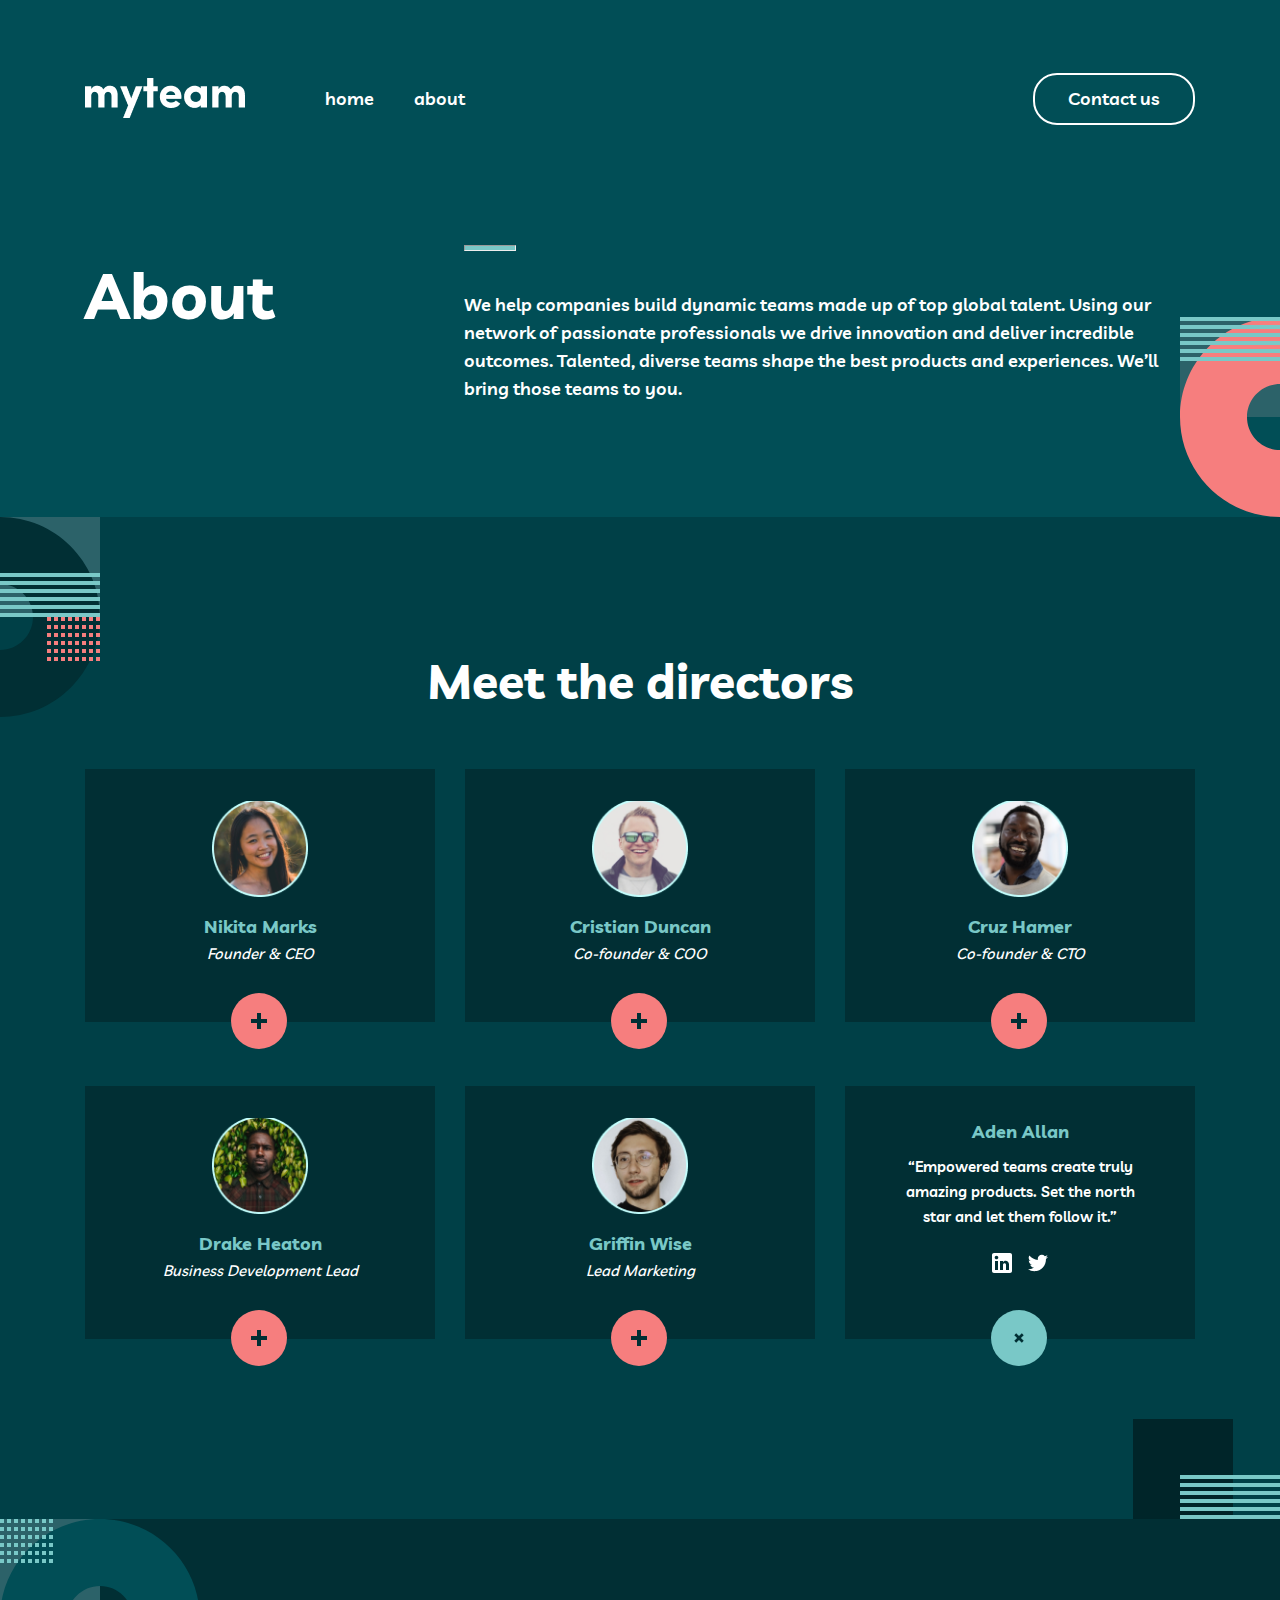
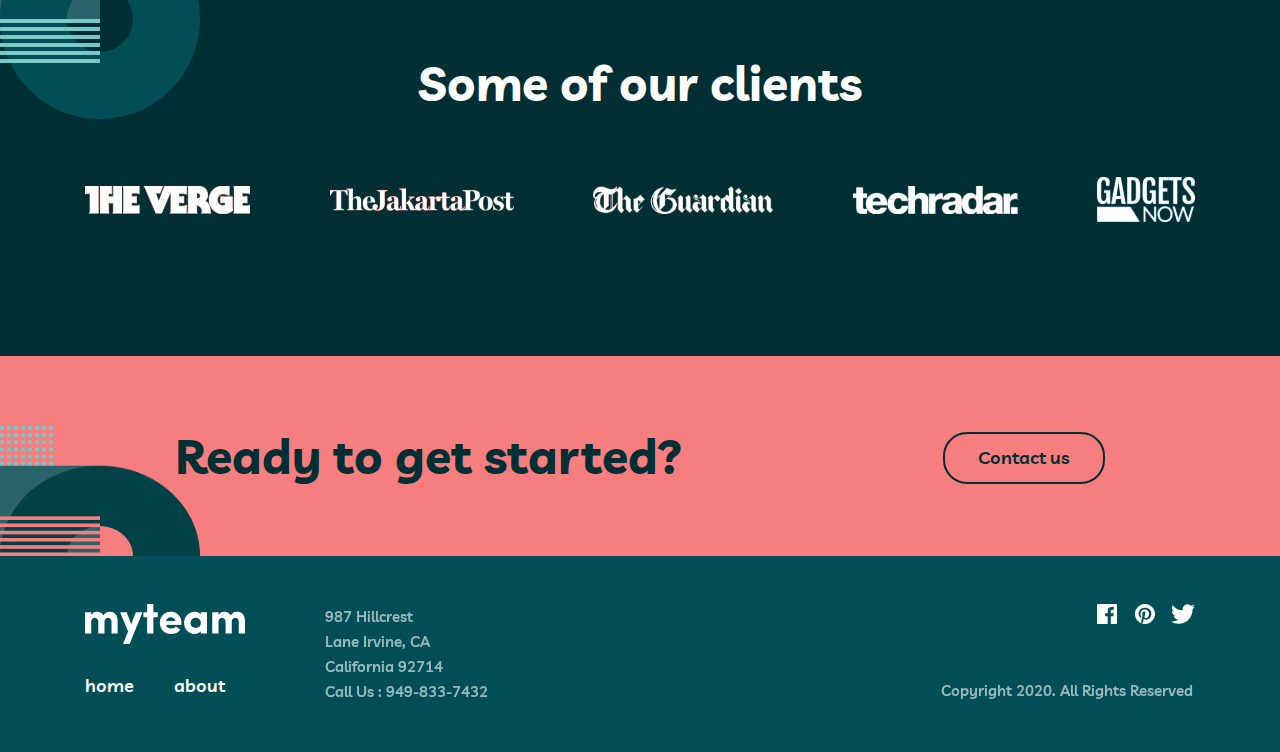
==== about.html @ 6b2e3bfb "about.html" ====
<!DOCTYPE html>
<html lang="en">
<head>
    <meta charset="UTF-8">
    <meta http-equiv="X-UA-Compatible" content="IE=edge">
    <meta name="viewport" content="width=device-width, initial-scale=1.0">
    <title>Document</title>
    <link rel="stylesheet" href="./sass/main.css">
    <link rel="stylesheet" href="./css/style.css" />
</head>
<body>
    <section class="hero">
    
        <header class="header__section">
          <div class="container">
            <nav class="nav">
              <a href="">
                <img class="nav__logo" src="./images/myteam-logo.png" width="160" height="40" alt="myteam-logo">
              </a>
              <ul class="list">
                <li class="list__item">
                  <a href="#" class="list__link">home</a>
                  
                </li>
                <li class="list__item">
                  <a href="#" class="list__link">about</a>
                </li>
              </ul>
              <a class="btn" href="#" >Contact us</a>
            </nav>
            <div class="header__section__about">
                <h3 class="header__section__about__heading">About</h3>
                <div class="header__section__about__icon">
                    <hr class="header__section__about__line">
                    <p class="header__section__about__text">We help companies build dynamic teams made up of top global talent. Using our network of passionate professionals we drive innovation and deliver incredible outcomes. Talented, diverse teams shape the best products and experiences. We’ll bring those teams to you.</p>

                </div>
            </div>
          </div>
        </header>
    </section>
         
           <!-- section-direction -->
           <section class="direction">
               <div class="direction__container container">
                   <h4 class="direction__heading">Meet the directors</h4>
                   <div class="direction__top">
                       <div class="direction__top__icon">
                           <div class="direction__top__icon__list">
                               <img class="direction__top__icon__list__img" src="/images/direction_img_1.png" width="96" height="96" alt="direction--img1" > 
                               <p class="direction__top__icon__list__text__1">Nikita Marks</p>
                               <p class="direction__top__icon__list__text__2">Founder & CEO</p>
                               <div class="direction-btn">
                                   <img src="./images/PLUS.png" width="16" height="16" alt="plus" class="dierection-btn-img">
                               </div>
                           </div>
                       </div>

                       <div class="direction__top__icon">
                        <div class="direction__top__icon__list">
                            <img class="direction__top__icon__list__img" src="/images/direction_img_2.png" width="96" height="96" alt="direction--img1" > 
                            <p class="direction__top__icon__list__text__1">Cristian Duncan</p>
                            <p class="direction__top__icon__list__text__2">Co-founder & COO</p>
                            <div class="direction-btn">
                                <img src="./images/PLUS.png" width="16" height="16" alt="plus" class="dierection-btn-img">
                            </div>
                        </div>
                    </div>

                    <div class="direction__top__icon">
                        <div class="direction__top__icon__list">
                            <img class="direction__top__icon__list__img" src="/images/direction_img_3.png" width="96" height="96" alt="direction--img1" > 
                            <p class="direction__top__icon__list__text__1">Cruz Hamer</p>
                            <p class="direction__top__icon__list__text__2">Co-founder & CTO</p>
                            <div class="direction-btn">
                                <img src="./images/PLUS.png" width="16" height="16" alt="plus" class="dierection-btn-img">
                            </div>
                        </div>
                    </div>
                   </div>







                   <div class="direction__bottom">
                    <div class="direction__bottom__icon">
                        <div class="direction__bottom__icon__list">
                            <img class="direction__bottom__icon__list__img" src="/images/direction_img_4.png" width="96" height="96" alt="direction--img1" > 
                            <p class="direction__bottom__icon__list__text__1">Drake Heaton</p>
                            <p class="direction__bottom__icon__list__text__2">Business Development Lead</p>
                            <div class="direction-btn">
                                <img src="./images/PLUS.png" width="16" height="16" alt="plus" class="dierection-btn-img">
                            </div>
                        </div>
                    </div>

                    <div class="direction__bottom__icon">
                     <div class="direction__bottom__icon__list">
                         <img class="direction__bottom__icon__list__img" src="/images/direction_img_5.png" width="96" height="96" alt="direction--img1" > 
                         <p class="direction__bottom__icon__list__text__1">Griffin Wise</p>
                         <p class="direction__bottom__icon__list__text__2">Lead Marketing</p>
                         <div class="direction-btn">
                            <img src="./images/PLUS.png" width="16" height="16" alt="plus" class="dierection-btn-img">
                        </div>
                     </div>
                 </div>

                 <div class="direction__bottom__icon">
                     <div class="direction__bottom__icon__last__list">
                         <p class="direction__bottom__icon__last__list__text__1">Aden Allan</p>
                         <p class="direction__bottom__icon__last__list__text__2">“Empowered teams create truly amazing products. Set the north star and let them follow it.”</p>
                         <div class="direction__bottom__icon__svg">
                            <svg class="icon svg--icon1" width="20" height="20" >
                                <use xlink:href="images/sprites.svg#in"></use>
                              </svg>
                            <svg class="icon svg--icon2" width="20" height="20">
                                <use xlink:href="images/sprites.svg#twitter"></use>
                              </svg>
                         </div>
                         <div class="direction-btn direction--plus">
                            <img src="./images/directed-imgg.svg" width="16" height="16" alt="plus" class="dierection-btn-img">
                        </div>
                     </div>
                 </div>
                   </div>

               </div>
           </section>
           
           <section class="clients">
               <div class="clients__container container">
                   <h4 class="clients__heading">Some of our clients</h4>
                   <div class="clients__icon">
                       <img class="clients__icon__img__1" src="/images/clients_img1.svg" width="165" height="28" alt="clients_img" >
                       <img class="clients__icon__img__2" src="/images/clients_img2.svg" width="184" height="23" alt="clients_img" >
                       <img class="clients__icon__img__3" src="/images/clients_img3.svg" width="180" height="28" alt="clients_img" >
                       <img class="clients__icon__img__4" src="/images/clients_img4.svg" width="165" height="28" alt="clients_img" >
                       <img class="clients__icon__img__5" src="/images/clients_img5.svg" width="98" height="45" alt="clients_img" >
                   </div>
               </div>
           </section>

           <!-- SURVEY-SECTION -->
     <section class="survey">
        <div class="survey__container container">
          <h3 class="survey__heading">Ready to get started?</h3>
          <a class="btn btn--survey" href="#" >Contact us</a>
        </div>
      </section>
      <!-- FOOTER -->
      <footer class="footer">
        <div class="footer__container container">
         <div class="footer__left">
           <a href="">
             <img class="nav__logo footer--img" src="./images/myteam-logo.png" width="160" height="40" alt="myteam-logo">
           </a>
           <ul class="list">
             <li class="list__item">
               <a href="#" class="list__link">home</a>
           
             </li>
             <li class="list__item">
               <a href="#" class="list__link">about</a>
             </li>
           </ul>
         </div>
         <p class="footer__text">987 Hillcrest <br> Lane Irvine, CA <br> California 92714 <br> Call Us : 949-833-7432</p>
         <div class="footer__right">
           <div class="footer__svg">
             <a href="#" class="footer__svg__link">
               <svg class="icon" width="24" height="20">
               <use xlink:href="images/sprites.svg#facebook"></use>
             </svg>
             </a>
             <a href="#" class="footer__svg__link">
                <svg class="icon" width="24" height="20">
                 <use xlink:href="images/sprites.svg#path"></use>
               </svg>
             </a>
              
             
             <a href="#" class="footer__svg__link">
               <svg class="icon" width="24" height="20">
                 <use xlink:href="images/sprites.svg#twitter"></use>
               </svg>
             
             </a>
               
           </div>
           <p class="footer__right__text">Copyright 2020. All Rights Reserved</p>
         </div>
        </div>
      </footer>
 


</body>
</html>
---- sass/main.css ----
.nav, .the__best__container {
  display: -webkit-box;
  display: -ms-flexbox;
  display: flex;
  -webkit-box-align: center;
      -ms-flex-align: center;
          align-items: center;
}

*,
*::before,
*::after {
  margin: 0;
  padding: 0;
  -webkit-box-sizing: inherit;
          box-sizing: inherit;
}

html {
  -webkit-box-sizing: border-box;
          box-sizing: border-box;
  height: 100%;
  scroll-behavior: smooth;
  font-size: 62.5%;
}

body {
  font-family: 'Livvic', sans-serif;
  background-color: #014E56;
  color: #fff;
}

.container {
  width: 100%;
  max-width: 1140px;
  margin-left: auto;
  margin-right: auto;
  padding-left: 15px;
  padding-right: 15px;
}

/* livvic-regular - latin */
@font-face {
  font-family: 'Livvic';
  font-style: normal;
  font-weight: 400;
  src: local(""), url("../../fonts/livvic-v8-latin-regular.woff2") format("woff2"), url("../../fonts/livvic-v8-latin-regular.woff") format("woff");
  /* Chrome 6+, Firefox 3.6+, IE 9+, Safari 5.1+ */
}

/* livvic-500 - latin */
@font-face {
  font-family: 'Livvic';
  font-style: normal;
  font-weight: 500;
  src: local(""), url("../../fonts/livvic-v8-latin-500.woff2") format("woff2"), url("../../fonts/livvic-v8-latin-500.woff") format("woff");
  /* Chrome 6+, Firefox 3.6+, IE 9+, Safari 5.1+ */
}

/* livvic-600 - latin */
@font-face {
  font-family: 'Livvic';
  font-style: normal;
  font-weight: 600;
  src: local(""), url("../../fonts/livvic-v8-latin-600.woff2") format("woff2"), url("../../fonts/livvic-v8-latin-600.woff") format("woff");
  /* Chrome 6+, Firefox 3.6+, IE 9+, Safari 5.1+ */
}

/* livvic-700 - latin */
@font-face {
  font-family: 'Livvic';
  font-style: normal;
  font-weight: 700;
  src: local(""), url("../../fonts/livvic-v8-latin-700.woff2") format("woff2"), url("../../fonts/livvic-v8-latin-700.woff") format("woff");
  /* Chrome 6+, Firefox 3.6+, IE 9+, Safari 5.1+ */
}

/*! normalize.css v8.0.1 | MIT License | github.com/necolas/normalize.css */
/* Document
   ========================================================================== */
/**
 * 1. Correct the line height in all browsers.
 * 2. Prevent adjustments of font size after orientation changes in iOS.
 */
html {
  line-height: 1.15;
  /* 1 */
  -webkit-text-size-adjust: 100%;
  /* 2 */
}

/* Sections
   ========================================================================== */
/**
 * Remove the margin in all browsers.
 */
body {
  margin: 0;
}

/**
 * Render the `main` element consistently in IE.
 */
main {
  display: block;
}

/**
 * Correct the font size and margin on `h1` elements within `section` and
 * `article` contexts in Chrome, Firefox, and Safari.
 */
h1 {
  font-size: 2em;
  margin: 0.67em 0;
}

/* Grouping content
   ========================================================================== */
/**
 * 1. Add the correct box sizing in Firefox.
 * 2. Show the overflow in Edge and IE.
 */
hr {
  -webkit-box-sizing: content-box;
          box-sizing: content-box;
  /* 1 */
  height: 0;
  /* 1 */
  overflow: visible;
  /* 2 */
}

/**
 * 1. Correct the inheritance and scaling of font size in all browsers.
 * 2. Correct the odd `em` font sizing in all browsers.
 */
pre {
  font-family: monospace, monospace;
  /* 1 */
  font-size: 1em;
  /* 2 */
}

/* Text-level semantics
   ========================================================================== */
/**
 * Remove the gray background on active links in IE 10.
 */
a {
  background-color: transparent;
}

/**
 * 1. Remove the bottom border in Chrome 57-
 * 2. Add the correct text decoration in Chrome, Edge, IE, Opera, and Safari.
 */
abbr[title] {
  border-bottom: none;
  /* 1 */
  text-decoration: underline;
  /* 2 */
  -webkit-text-decoration: underline dotted;
          text-decoration: underline dotted;
  /* 2 */
}

/**
 * Add the correct font weight in Chrome, Edge, and Safari.
 */
b,
strong {
  font-weight: bolder;
}

/**
 * 1. Correct the inheritance and scaling of font size in all browsers.
 * 2. Correct the odd `em` font sizing in all browsers.
 */
code,
kbd,
samp {
  font-family: monospace, monospace;
  /* 1 */
  font-size: 1em;
  /* 2 */
}

/**
 * Add the correct font size in all browsers.
 */
small {
  font-size: 80%;
}

/**
 * Prevent `sub` and `sup` elements from affecting the line height in
 * all browsers.
 */
sub,
sup {
  font-size: 75%;
  line-height: 0;
  position: relative;
  vertical-align: baseline;
}

sub {
  bottom: -0.25em;
}

sup {
  top: -0.5em;
}

/* Embedded content
   ========================================================================== */
/**
 * Remove the border on images inside links in IE 10.
 */
img {
  border-style: none;
}

/* Forms
   ========================================================================== */
/**
 * 1. Change the font styles in all browsers.
 * 2. Remove the margin in Firefox and Safari.
 */
button,
input,
optgroup,
select,
textarea {
  font-family: inherit;
  /* 1 */
  font-size: 100%;
  /* 1 */
  line-height: 1.15;
  /* 1 */
  margin: 0;
  /* 2 */
}

/**
 * Show the overflow in IE.
 * 1. Show the overflow in Edge.
 */
button,
input {
  /* 1 */
  overflow: visible;
}

/**
 * Remove the inheritance of text transform in Edge, Firefox, and IE.
 * 1. Remove the inheritance of text transform in Firefox.
 */
button,
select {
  /* 1 */
  text-transform: none;
}

/**
 * Correct the inability to style clickable types in iOS and Safari.
 */
button,
[type="button"],
[type="reset"],
[type="submit"] {
  -webkit-appearance: button;
}

/**
 * Remove the inner border and padding in Firefox.
 */
button::-moz-focus-inner,
[type="button"]::-moz-focus-inner,
[type="reset"]::-moz-focus-inner,
[type="submit"]::-moz-focus-inner {
  border-style: none;
  padding: 0;
}

/**
 * Restore the focus styles unset by the previous rule.
 */
button:-moz-focusring,
[type="button"]:-moz-focusring,
[type="reset"]:-moz-focusring,
[type="submit"]:-moz-focusring {
  outline: 1px dotted ButtonText;
}

/**
 * Correct the padding in Firefox.
 */
fieldset {
  padding: 0.35em 0.75em 0.625em;
}

/**
 * 1. Correct the text wrapping in Edge and IE.
 * 2. Correct the color inheritance from `fieldset` elements in IE.
 * 3. Remove the padding so developers are not caught out when they zero out
 *    `fieldset` elements in all browsers.
 */
legend {
  -webkit-box-sizing: border-box;
          box-sizing: border-box;
  /* 1 */
  color: inherit;
  /* 2 */
  display: table;
  /* 1 */
  max-width: 100%;
  /* 1 */
  padding: 0;
  /* 3 */
  white-space: normal;
  /* 1 */
}

/**
 * Add the correct vertical alignment in Chrome, Firefox, and Opera.
 */
progress {
  vertical-align: baseline;
}

/**
 * Remove the default vertical scrollbar in IE 10+.
 */
textarea {
  overflow: auto;
}

/**
 * 1. Add the correct box sizing in IE 10.
 * 2. Remove the padding in IE 10.
 */
[type="checkbox"],
[type="radio"] {
  -webkit-box-sizing: border-box;
          box-sizing: border-box;
  /* 1 */
  padding: 0;
  /* 2 */
}

/**
 * Correct the cursor style of increment and decrement buttons in Chrome.
 */
[type="number"]::-webkit-inner-spin-button,
[type="number"]::-webkit-outer-spin-button {
  height: auto;
}

/**
 * 1. Correct the odd appearance in Chrome and Safari.
 * 2. Correct the outline style in Safari.
 */
[type="search"] {
  -webkit-appearance: textfield;
  /* 1 */
  outline-offset: -2px;
  /* 2 */
}

/**
 * Remove the inner padding in Chrome and Safari on macOS.
 */
[type="search"]::-webkit-search-decoration {
  -webkit-appearance: none;
}

/**
 * 1. Correct the inability to style clickable types in iOS and Safari.
 * 2. Change font properties to `inherit` in Safari.
 */
::-webkit-file-upload-button {
  -webkit-appearance: button;
  /* 1 */
  font: inherit;
  /* 2 */
}

/* Interactive
   ========================================================================== */
/*
 * Add the correct display in Edge, IE 10+, and Firefox.
 */
details {
  display: block;
}

/*
 * Add the correct display in all browsers.
 */
summary {
  display: list-item;
}

/* Misc
   ========================================================================== */
/**
 * Add the correct display in IE 10+.
 */
template {
  display: none;
}

/**
 * Add the correct display in IE 10.
 */
[hidden] {
  display: none;
}

.btn {
  display: inline-block;
  text-decoration: none;
  color: #fff;
  margin-left: auto;
  border: 2px solid #fff;
  border-radius: 2.4rem;
  padding: 1rem 3.3rem;
  font-weight: 600;
  font-size: 1.8rem;
  line-height: 2.8rem;
}

.btn:active {
  background: #FFFFFF;
  border: 2px solid #FFFFFF;
  border-radius: 24px;
  color: #002529;
}

.btn--survey {
  border: 2px solid #012F34;
  border-radius: 24px;
  color: #012F34;
  margin: 0;
}

.btn--survey:active {
  background: #012F34;
  border: 2px solid #012F34;
  border-radius: 24px;
  color: #fff;
}

.svg--icon1 {
  margin-right: 1.6rem;
}

.direction-btn {
  width: 5.6rem;
  height: 5.6rem;
  background-color: #F67E7E;
  display: -webkit-box;
  display: -ms-flexbox;
  display: flex;
  -webkit-box-align: center;
      -ms-flex-align: center;
          align-items: center;
  -webkit-box-pack: center;
      -ms-flex-pack: center;
          justify-content: center;
  border-radius: 50%;
  position: absolute;
  bottom: -2.7rem;
  right: 14.8rem;
}

.direction-btn:active {
  background: #79C8C7;
}

.dierection-btn-img {
  width: 1.6rem;
  height: 1.6rem;
  vertical-align: middle;
}

.direction--plus {
  background: #79C8C7;
}

.direction--plus:active {
  background: #F67E7E;
}

.header {
  min-height: 70rem;
  padding-top: 7.3rem;
  background-image: url(..//..//images/hero-img-1.png), url(..//..//images/hero-img-2.png);
  background-repeat: no-repeat;
  background-size: 10rem 20rem,35.8rem 10rem;
  background-position: 0 50%,right 16.5rem bottom 0%;
}

.nav__logo {
  margin-right: 8rem;
}

.list {
  display: -webkit-box;
  display: -ms-flexbox;
  display: flex;
  list-style: none;
}

.list__item:not(:last-child) {
  margin-right: 4rem;
}

.list__link {
  text-decoration: none;
  color: inherit;
  font-weight: 600;
  font-size: 1.8rem;
  line-height: 2.8rem;
}

.list__link:active {
  color: #F67E7E;
}

.the__best {
  margin-top: 12.9rem;
}

.the__best__heading {
  width: 62.0rem;
  margin: 0;
  margin-right: 3rem;
  font-weight: bold;
  font-size: 10rem;
  line-height: 10rem;
  color: #fff;
}

.the__best__heading__light {
  color: #F67E7E;
}

.the__best__line {
  margin-bottom: 7.9rem;
  width: 5rem;
  height: 4px;
  background: #79C8C7;
}

.the__best__text {
  width: 44.5rem;
  font-weight: 600;
  font-size: 18px;
  line-height: 28px;
  color: #fff;
}

.footer {
  padding-top: 4.8rem;
  padding-bottom: 4.8rem;
}

.footer__container {
  display: -webkit-box;
  display: -ms-flexbox;
  display: flex;
}

.footer--img {
  margin-bottom: 2.5rem;
}

.footer__text {
  font-weight: 600;
  font-size: 1.5rem;
  line-height: 2.5rem;
  color: #fff;
  mix-blend-mode: normal;
  opacity: 0.6;
}

.footer__right {
  max-width: 25.5rem;
  margin-left: auto;
}

.footer__right__text {
  font-weight: 600;
  font-size: 1.5rem;
  line-height: 2.5rem;
  color: #fff;
  mix-blend-mode: normal;
  opacity: 0.6;
  margin-top: 5.1rem;
}

.footer__svg {
  margin-left: 15.4rem;
}

.footer__svg__link:nth-child(2) {
  margin-left: 1.2rem;
  margin-right: 1.2rem;
}

svg {
  color: #fff;
}

svg:active {
  color: #F67E7E;
}

.team {
  min-height: 68.4rem;
  padding-top: 14rem;
  background-color: #012F34;
  background-image: url(../../images/img_team4.svg);
  background-repeat: no-repeat;
  background-size: 10rem 24.4rem;
  background-position: right bottom 0%;
}

.team__container {
  display: -webkit-box;
  display: -ms-flexbox;
  display: flex;
  -webkit-box-pack: justify;
      -ms-flex-pack: justify;
          justify-content: space-between;
}

.team__link {
  width: 5rem;
  height: 4px;
  background-color: #F67E7E;
  margin-bottom: 5.4rem;
}

.team__heading {
  max-width: 44.5rem;
  font-weight: bold;
  font-size: 4.8rem;
  line-height: 4.8rem;
}

.team__right__all {
  display: -webkit-box;
  display: -ms-flexbox;
  display: flex;
}

.team__right__all:nth-child(1) {
  margin-top: 5.4rem;
}

.team__right__all:nth-child(2) {
  margin-top: 3.2rem;
  margin-bottom: 3.2rem;
}

.team__right__all::before {
  content: "";
  display: inline-block;
  width: 7.2rem;
  height: 7.2rem;
  background-repeat: no-repeat;
  background-size: contain;
  margin-right: 2.3rem;
}

.team__right__all:nth-child(1)::before {
  background-image: url(..//..//images/img_team1.svg);
}

.team__right__all:nth-child(2)::before {
  background-image: url(..//..//images/img_team2.svg);
}

.team__right__all:nth-child(3)::before {
  background-image: url(..//..//images/img_team3.svg);
}

.team__right__all__text__1 {
  margin-bottom: 1.6rem;
  font-weight: bold;
  font-size: 1.8rem;
  line-height: 2.8rem;
  color: #F67E7E;
}

.team__right__all__text__2 {
  max-width: 44.5rem;
  font-weight: 600;
  font-size: 1.5rem;
  line-height: 2.5rem;
  color: #fff;
  mix-blend-mode: normal;
  opacity: 0.8;
}

.about__us {
  min-height: 74.5rem;
  padding-top: 14rem;
  background-image: url(../../images/About__us--img1.svg), url(../../images/About__us--img2.svg);
  background-repeat: no-repeat;
  background-size: 14.7rem 10rem,20rem 10rem;
  background-position: left top 0%,right bottom 0%;
}

.about__us__heading {
  margin: 0 auto;
  max-width: 95rem;
  font-weight: bold;
  font-size: 4.8rem;
  line-height: 4.8rem;
  text-align: center;
  color: #fff;
  margin-bottom: 5.6rem;
}

.about__us__heading__rapture__blue {
  color: #79C8C7;
}

.about__us__icon {
  max-width: 35rem;
}

.about__us__bottom {
  display: -webkit-box;
  display: -ms-flexbox;
  display: flex;
  -webkit-box-pack: justify;
      -ms-flex-pack: justify;
          justify-content: space-between;
}

.about__us__icon__text1 {
  font-weight: 600;
  font-size: 1.5rem;
  line-height: 2.5rem;
  text-align: center;
  color: #fff;
  display: -webkit-box;
  display: -ms-flexbox;
  display: flex;
  -webkit-box-orient: vertical;
  -webkit-box-direction: normal;
      -ms-flex-direction: column;
          flex-direction: column;
}

.about__us__icon__text1::before {
  content: "";
  display: inline-block;
  width: 6.7rem;
  height: 5.6rem;
  background-image: url(../../images/about__as_img2.svg);
  background-repeat: no-repeat;
  background-size: contain;
  margin: 0 auto;
  margin-bottom: -1.8rem;
}

.about__us__icon__text2 {
  font-weight: bold;
  font-size: 1.8rem;
  line-height: 2.8rem;
  text-align: center;
  color: #fff;
  margin-top: 2.4rem;
  margin-bottom: 2px;
}

.about__us__icon__text3 {
  font-weight: 500;
  font-style: italic;
  font-size: 1.3rem;
  line-height: 1.8rem;
  text-align: center;
  color: #fff;
}

.about__us__img {
  display: block;
  width: 6.2rem;
  height: 6.2rem;
  margin: 0 auto;
  margin-top: 3.2rem;
}

.survey {
  min-height: 20rem;
  padding-top: 7.6rem;
  background-color: #F67E7E;
  background-image: url(../../images/survey_img.png);
  background-repeat: no-repeat;
  background-size: 20rem 13rem;
  background-position: left bottom 0%;
}

.survey__heading {
  font-weight: bold;
  font-size: 4.8rem;
  line-height: 4.8rem;
  color: #012F34;
  margin-right: 26rem;
}

.survey__container {
  display: -webkit-box;
  display: -ms-flexbox;
  display: flex;
  -webkit-box-pack: center;
      -ms-flex-pack: center;
          justify-content: center;
}

.header__section {
  min-height: 51.7rem;
  padding-top: 7.3rem;
  background-image: url(../../images/header__section__img.svg);
  background-repeat: no-repeat;
  background-size: 10rem 20rem;
  background-position: right bottom 0%;
}

.header__section__about {
  padding-top: 12rem;
  display: -webkit-box;
  display: -ms-flexbox;
  display: flex;
}

.header__section__about__heading {
  font-weight: bold;
  font-size: 6.4rem;
  line-height: 10rem;
  color: #fff;
  margin-right: 19rem;
}

.header__section__about__text {
  max-width: 73rem;
  font-weight: 600;
  font-size: 1.8rem;
  line-height: 2.8rem;
  color: #fff;
}

.header__section__about__line {
  margin-bottom: 4rem;
  width: 5rem;
  height: 4px;
  background: #79C8C7;
}

.header__section .header--about--line {
  margin-bottom: 4rem;
}

.direction {
  padding-top: 14rem;
  min-height: 100.2rem;
  background-color: #004047;
  background-image: url(../../images/direction-img1.svg), url(../../images/direction-img2.svg);
  background-repeat: no-repeat;
  background-size: 10rem 20rem,14.7rem 10rem;
  background-position: left top 0% ,right bottom 0%;
}

.direction__heading {
  font-weight: bold;
  font-size: 4.8rem;
  line-height: 4.8rem;
  text-align: center;
  color: #fff;
}

.direction__top {
  margin-top: 6.4rem;
  display: -webkit-box;
  display: -ms-flexbox;
  display: flex;
  -webkit-box-pack: justify;
      -ms-flex-pack: justify;
          justify-content: space-between;
}

.direction__top__icon {
  width: 35rem;
  padding: 3.2rem 2.4rem 5.6rem 2.4rem;
  background-color: #012F34;
  position: relative;
}

.direction__top__icon__list__img {
  display: block;
  width: 9.6rem;
  height: 9.6rem;
  margin: 0 auto;
}

.direction__top__icon__list__text__1 {
  margin-top: 1.6rem;
  font-weight: bold;
  font-size: 1.8rem;
  line-height: 2.8rem;
  text-align: center;
  color: #79C8C7;
}

.direction__top__icon__list__text__2 {
  font-style: italic;
  font-weight: 500;
  font-size: 15px;
  line-height: 25px;
  text-align: center;
  color: #fff;
}

.direction__bottom {
  margin-top: 6.4rem;
  display: -webkit-box;
  display: -ms-flexbox;
  display: flex;
  -webkit-box-pack: justify;
      -ms-flex-pack: justify;
          justify-content: space-between;
}

.direction__bottom__icon {
  width: 35rem;
  padding: 3.2rem 2.4rem 5.6rem 2.4rem;
  background-color: #012F34;
  position: relative;
}

.direction__bottom__icon__svg {
  margin-top: 2.4rem;
  display: -webkit-box;
  display: -ms-flexbox;
  display: flex;
  -webkit-box-pack: center;
      -ms-flex-pack: center;
          justify-content: center;
}

.direction__bottom__icon__svg__svg .icon:nth-child(1) {
  margin-right: 1.6rem;
}

.direction__bottom__icon__last__list__text__1 {
  font-weight: bold;
  font-size: 1.8rem;
  line-height: 2.8rem;
  text-align: center;
  color: #79C8C7;
}

.direction__bottom__icon__last__list__text__2 {
  width: 25.4rem;
  font-weight: 600;
  font-size: 1.5rem;
  line-height: 2.5rem;
  text-align: center;
  margin: 0 auto;
  margin-top: 8px;
  color: #FFFFFF;
}

.direction__bottom__icon__list__img {
  display: block;
  width: 9.6rem;
  height: 9.6rem;
  margin: 0 auto;
}

.direction__bottom__icon__list__text__1 {
  margin-top: 1.6rem;
  font-weight: bold;
  font-size: 1.8rem;
  line-height: 2.8rem;
  text-align: center;
  color: #79C8C7;
}

.direction__bottom__icon__list__text__2 {
  font-style: italic;
  font-weight: 500;
  font-size: 15px;
  line-height: 25px;
  text-align: center;
  color: #fff;
}

.clients {
  padding-top: 14rem;
  min-height: 43.7rem;
  background-color: #012F34;
  background-image: url(../../images/clients-bg.svg);
  background-repeat: no-repeat;
  background-size: 20rem 20rem;
  background-position: left top 0%;
}

.clients__heading {
  font-weight: bold;
  font-size: 4.8rem;
  line-height: 4.8rem;
  text-align: center;
  color: #FFFFFF;
  margin-bottom: 7rem;
}

.clients__icon {
  display: -webkit-box;
  display: -ms-flexbox;
  display: flex;
  -webkit-box-align: center;
      -ms-flex-align: center;
          align-items: center;
  -webkit-box-pack: justify;
      -ms-flex-pack: justify;
          justify-content: space-between;
}
/*# sourceMappingURL=main.css.map */
---- css/style.css ----
/*! normalize.css v8.0.1 | MIT License | github.com/necolas/normalize.css */
/* Document
   ========================================================================== */
/**
 * 1. Correct the line height in all browsers.
 * 2. Prevent adjustments of font size after orientation changes in iOS.
 */
html {
  line-height: 1.15;
  /* 1 */
  -webkit-text-size-adjust: 100%;
  /* 2 */ }

/* Sections
   ========================================================================== */
/**
 * Remove the margin in all browsers.
 */
body {
  margin: 0; }

/**
 * Render the `main` element consistently in IE.
 */
main {
  display: block; }

/**
 * Correct the font size and margin on `h1` elements within `section` and
 * `article` contexts in Chrome, Firefox, and Safari.
 */
h1 {
  font-size: 2em;
  margin: 0.67em 0; }

/* Grouping content
   ========================================================================== */
/**
 * 1. Add the correct box sizing in Firefox.
 * 2. Show the overflow in Edge and IE.
 */
hr {
  box-sizing: content-box;
  /* 1 */
  height: 0;
  /* 1 */
  overflow: visible;
  /* 2 */ }

/**
 * 1. Correct the inheritance and scaling of font size in all browsers.
 * 2. Correct the odd `em` font sizing in all browsers.
 */
pre {
  font-family: monospace, monospace;
  /* 1 */
  font-size: 1em;
  /* 2 */ }

/* Text-level semantics
   ========================================================================== */
/**
 * Remove the gray background on active links in IE 10.
 */
a {
  background-color: transparent; }

/**
 * 1. Remove the bottom border in Chrome 57-
 * 2. Add the correct text decoration in Chrome, Edge, IE, Opera, and Safari.
 */
abbr[title] {
  border-bottom: none;
  /* 1 */
  text-decoration: underline;
  /* 2 */
  text-decoration: underline dotted;
  /* 2 */ }

/**
 * Add the correct font weight in Chrome, Edge, and Safari.
 */
b,
strong {
  font-weight: bolder; }

/**
 * 1. Correct the inheritance and scaling of font size in all browsers.
 * 2. Correct the odd `em` font sizing in all browsers.
 */
code,
kbd,
samp {
  font-family: monospace, monospace;
  /* 1 */
  font-size: 1em;
  /* 2 */ }

/**
 * Add the correct font size in all browsers.
 */
small {
  font-size: 80%; }

/**
 * Prevent `sub` and `sup` elements from affecting the line height in
 * all browsers.
 */
sub,
sup {
  font-size: 75%;
  line-height: 0;
  position: relative;
  vertical-align: baseline; }

sub {
  bottom: -0.25em; }

sup {
  top: -0.5em; }

/* Embedded content
   ========================================================================== */
/**
 * Remove the border on images inside links in IE 10.
 */
img {
  border-style: none; }

/* Forms
   ========================================================================== */
/**
 * 1. Change the font styles in all browsers.
 * 2. Remove the margin in Firefox and Safari.
 */
button,
input,
optgroup,
select,
textarea {
  font-family: inherit;
  /* 1 */
  font-size: 100%;
  /* 1 */
  line-height: 1.15;
  /* 1 */
  margin: 0;
  /* 2 */ }

/**
 * Show the overflow in IE.
 * 1. Show the overflow in Edge.
 */
button,
input {
  /* 1 */
  overflow: visible; }

/**
 * Remove the inheritance of text transform in Edge, Firefox, and IE.
 * 1. Remove the inheritance of text transform in Firefox.
 */
button,
select {
  /* 1 */
  text-transform: none; }

/**
 * Correct the inability to style clickable types in iOS and Safari.
 */
button,
[type="button"],
[type="reset"],
[type="submit"] {
  -webkit-appearance: button; }

/**
 * Remove the inner border and padding in Firefox.
 */
button::-moz-focus-inner,
[type="button"]::-moz-focus-inner,
[type="reset"]::-moz-focus-inner,
[type="submit"]::-moz-focus-inner {
  border-style: none;
  padding: 0; }

/**
 * Restore the focus styles unset by the previous rule.
 */
button:-moz-focusring,
[type="button"]:-moz-focusring,
[type="reset"]:-moz-focusring,
[type="submit"]:-moz-focusring {
  outline: 1px dotted ButtonText; }

/**
 * Correct the padding in Firefox.
 */
fieldset {
  padding: 0.35em 0.75em 0.625em; }

/**
 * 1. Correct the text wrapping in Edge and IE.
 * 2. Correct the color inheritance from `fieldset` elements in IE.
 * 3. Remove the padding so developers are not caught out when they zero out
 *    `fieldset` elements in all browsers.
 */
legend {
  box-sizing: border-box;
  /* 1 */
  color: inherit;
  /* 2 */
  display: table;
  /* 1 */
  max-width: 100%;
  /* 1 */
  padding: 0;
  /* 3 */
  white-space: normal;
  /* 1 */ }

/**
 * Add the correct vertical alignment in Chrome, Firefox, and Opera.
 */
progress {
  vertical-align: baseline; }

/**
 * Remove the default vertical scrollbar in IE 10+.
 */
textarea {
  overflow: auto; }

/**
 * 1. Add the correct box sizing in IE 10.
 * 2. Remove the padding in IE 10.
 */
[type="checkbox"],
[type="radio"] {
  box-sizing: border-box;
  /* 1 */
  padding: 0;
  /* 2 */ }

/**
 * Correct the cursor style of increment and decrement buttons in Chrome.
 */
[type="number"]::-webkit-inner-spin-button,
[type="number"]::-webkit-outer-spin-button {
  height: auto; }

/**
 * 1. Correct the odd appearance in Chrome and Safari.
 * 2. Correct the outline style in Safari.
 */
[type="search"] {
  -webkit-appearance: textfield;
  /* 1 */
  outline-offset: -2px;
  /* 2 */ }

/**
 * Remove the inner padding in Chrome and Safari on macOS.
 */
[type="search"]::-webkit-search-decoration {
  -webkit-appearance: none; }

/**
 * 1. Correct the inability to style clickable types in iOS and Safari.
 * 2. Change font properties to `inherit` in Safari.
 */
::-webkit-file-upload-button {
  -webkit-appearance: button;
  /* 1 */
  font: inherit;
  /* 2 */ }

/* Interactive
   ========================================================================== */
/*
 * Add the correct display in Edge, IE 10+, and Firefox.
 */
details {
  display: block; }

/*
 * Add the correct display in all browsers.
 */
summary {
  display: list-item; }

/* Misc
   ========================================================================== */
/**
 * Add the correct display in IE 10+.
 */
template {
  display: none; }

/**
 * Add the correct display in IE 10.
 */
[hidden] {
  display: none; }
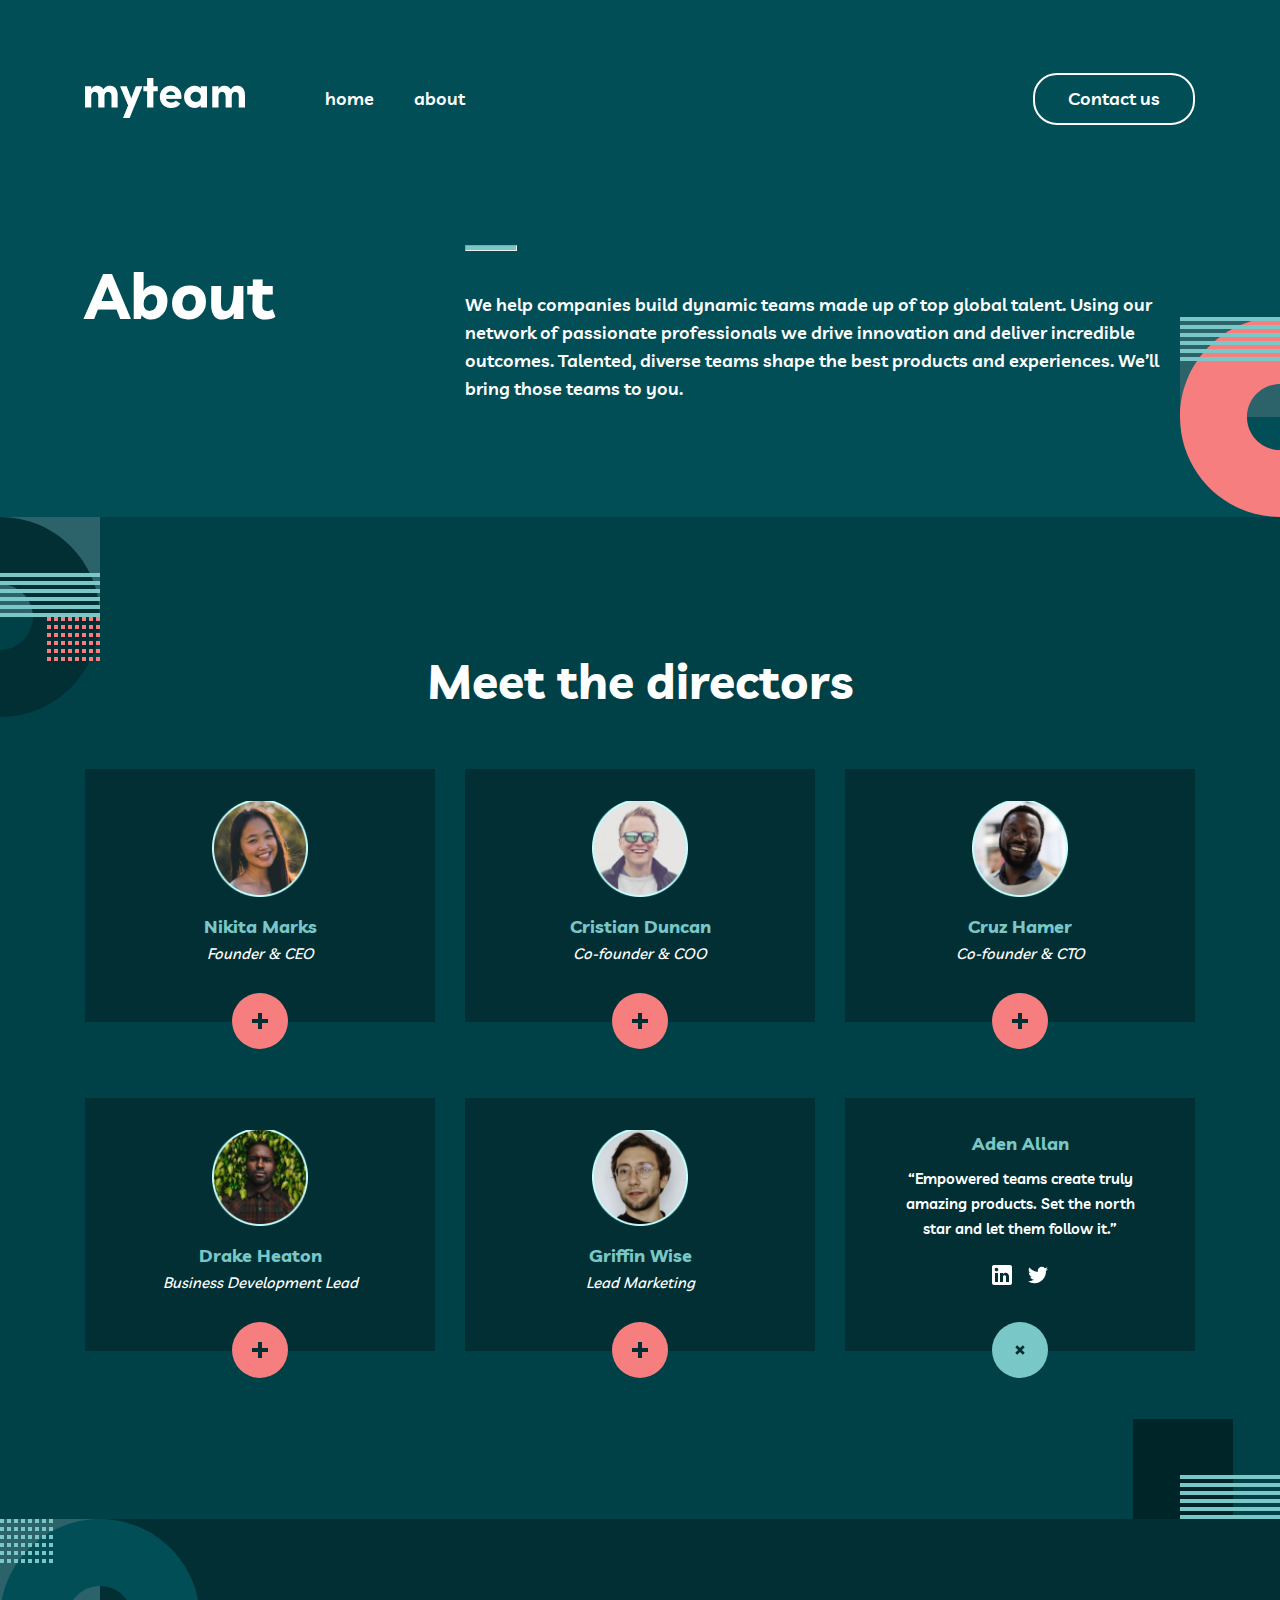
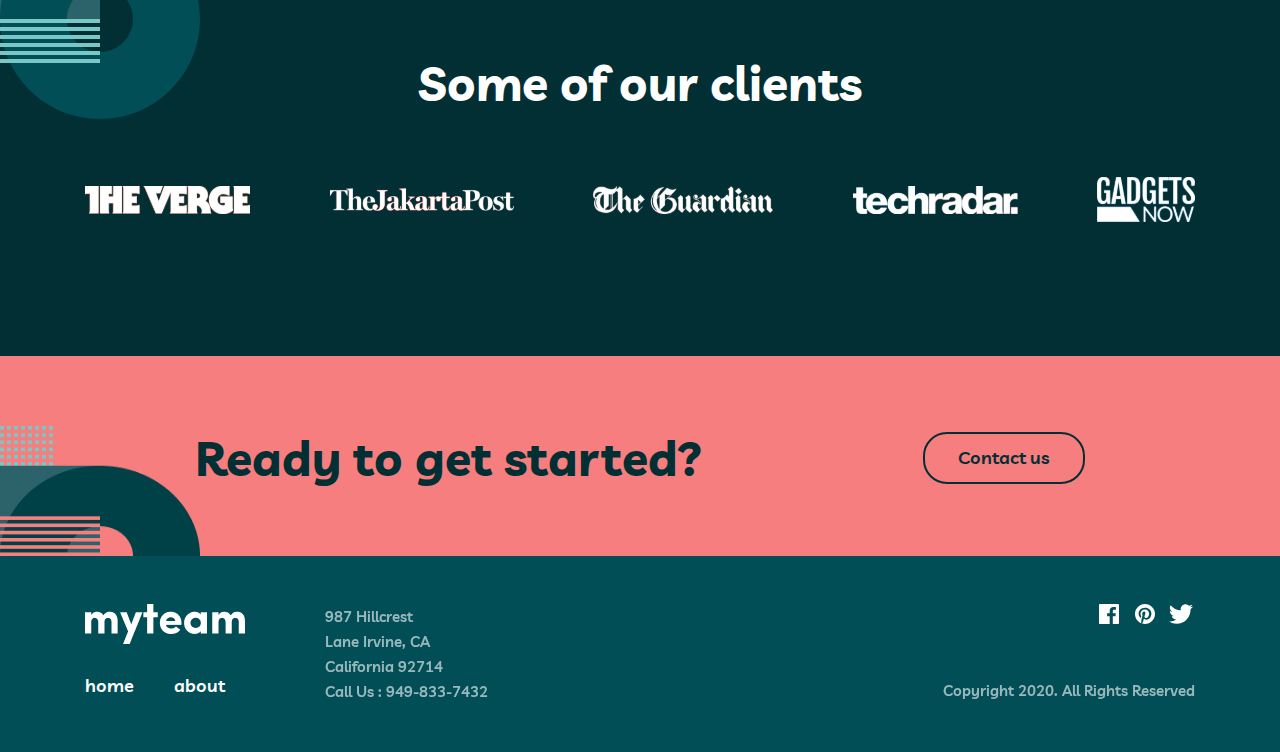
==== commit 5e81ab02: "about tablet" ====
--- a/about.html
+++ b/about.html
@@ -19,7 +19,7 @@
               </a>
               <ul class="list">
                 <li class="list__item">
-                  <a href="#" class="list__link">home</a>
+                  <a href="index.html" class="list__link">home</a>
                   
                 </li>
                 <li class="list__item">
@@ -53,7 +53,8 @@
                                <div class="direction-btn">
                                    <img src="./images/PLUS.png" width="16" height="16" alt="plus" class="dierection-btn-img">
                                </div>
-                           </div>
+                           
+                       </div>
                        </div>
 
                        <div class="direction__top__icon">
@@ -65,7 +66,7 @@
                                 <img src="./images/PLUS.png" width="16" height="16" alt="plus" class="dierection-btn-img">
                             </div>
                         </div>
-                    </div>
+                       </div>
 
                     <div class="direction__top__icon">
                         <div class="direction__top__icon__list">
@@ -77,14 +78,55 @@
                             </div>
                         </div>
                     </div>
-                   </div>
-
-
-
-
-
-
-
+                         
+                    <div class="direction__bottom__icon">
+                      <div class="direction__bottom__icon__list">
+                          <img class="direction__bottom__icon__list__img" src="/images/direction_img_4.png" width="96" height="96" alt="direction--img1" > 
+                          <p class="direction__bottom__icon__list__text__1">Drake Heaton</p>
+                          <p class="direction__bottom__icon__list__text__2">Business Development Lead</p>
+                          <div class="direction-btn">
+                              <img src="./images/PLUS.png" width="16" height="16" alt="plus" class="dierection-btn-img">
+                          </div>
+                      </div>
+                  </div>
+
+                  <div class="direction__bottom__icon">
+                   <div class="direction__bottom__icon__list">
+                       <img class="direction__bottom__icon__list__img" src="/images/direction_img_5.png" width="96" height="96" alt="direction--img1" > 
+                       <p class="direction__bottom__icon__list__text__1">Griffin Wise</p>
+                       <p class="direction__bottom__icon__list__text__2">Lead Marketing</p>
+                       <div class="direction-btn">
+                          <img src="./images/PLUS.png" width="16" height="16" alt="plus" class="dierection-btn-img">
+                      </div>
+                   </div>
+               </div>
+
+               <div class="direction__bottom__icon">
+                   <div class="direction__bottom__icon__last__list">
+                       <p class="direction__bottom__icon__last__list__text__1">Aden Allan</p>
+                       <p class="direction__bottom__icon__last__list__text__2">“Empowered teams create truly amazing products. Set the north star and let them follow it.”</p>
+                       <div class="direction__bottom__icon__svg">
+                          <svg class="icon svg--icon1" width="20" height="20" >
+                              <use xlink:href="images/sprites.svg#in"></use>
+                            </svg>
+                          <svg class="icon svg--icon2" width="20" height="20">
+                              <use xlink:href="images/sprites.svg#twitter"></use>
+                            </svg>
+                       </div>
+                       <div class="direction-btn direction--plus">
+                          <img src="./images/directed-imgg.svg" width="16" height="16" alt="plus" class="dierection-btn-img">
+                      </div>
+                   </div>
+               </div>
+
+                   </div>
+
+
+
+
+
+
+<!-- 
                    <div class="direction__bottom">
                     <div class="direction__bottom__icon">
                         <div class="direction__bottom__icon__list">
@@ -125,7 +167,7 @@
                         </div>
                      </div>
                  </div>
-                   </div>
+                   </div> -->
 
                </div>
            </section>
@@ -150,50 +192,54 @@
           <a class="btn btn--survey" href="#" >Contact us</a>
         </div>
       </section>
-      <!-- FOOTER -->
-      <footer class="footer">
-        <div class="footer__container container">
+       <!-- FOOTER -->
+     <footer class="footer">
+      <div class="footer__container container">
+        
+       <div class="footer__left__icon">
          <div class="footer__left">
            <a href="">
              <img class="nav__logo footer--img" src="./images/myteam-logo.png" width="160" height="40" alt="myteam-logo">
            </a>
            <ul class="list">
-             <li class="list__item">
-               <a href="#" class="list__link">home</a>
-           
+             <li class="list__item footer--list--item">
+               <a href="#" class="list__link footer--list-link">home</a>
              </li>
-             <li class="list__item">
-               <a href="#" class="list__link">about</a>
+             <li class="list__item footer--list--item">
+               <a href="#" class="list__link footer--list-link">about</a>
              </li>
            </ul>
          </div>
          <p class="footer__text">987 Hillcrest <br> Lane Irvine, CA <br> California 92714 <br> Call Us : 949-833-7432</p>
-         <div class="footer__right">
-           <div class="footer__svg">
-             <a href="#" class="footer__svg__link">
-               <svg class="icon" width="24" height="20">
-               <use xlink:href="images/sprites.svg#facebook"></use>
+       </div>
+
+
+       <div class="footer__right">
+         <div class="footer__svg">
+           <a href="#" class="footer__svg__link">
+             <svg class="icon" width="24" height="20">
+             <use xlink:href="images/sprites.svg#facebook"></use>
+           </svg>
+           </a>
+           <a href="#" class="footer__svg__link">
+              <svg class="icon" width="24" height="20">
+               <use xlink:href="images/sprites.svg#path"></use>
              </svg>
-             </a>
-             <a href="#" class="footer__svg__link">
-                <svg class="icon" width="24" height="20">
-                 <use xlink:href="images/sprites.svg#path"></use>
-               </svg>
-             </a>
-              
+           </a>
+            
+           
+           <a href="#" class="footer__svg__link">
+             <svg class="icon" width="24" height="20">
+               <use xlink:href="images/sprites.svg#twitter"></use>
+             </svg>
+           
+           </a>
              
-             <a href="#" class="footer__svg__link">
-               <svg class="icon" width="24" height="20">
-                 <use xlink:href="images/sprites.svg#twitter"></use>
-               </svg>
-             
-             </a>
-               
-           </div>
-           <p class="footer__right__text">Copyright 2020. All Rights Reserved</p>
          </div>
-        </div>
-      </footer>
+         <p class="footer__right__text">Copyright 2020. All Rights Reserved</p>
+       </div>
+      </div>
+    </footer>
  
 
 
--- a/sass/main.css
+++ b/sass/main.css
@@ -39,6 +39,13 @@
   padding-right: 15px;
 }
 
+@media only screen and (max-width: 900px) {
+  .container {
+    padding-left: 39px;
+    padding-right: 40px;
+  }
+}
+
 /* livvic-regular - latin */
 @font-face {
   font-family: 'Livvic';
@@ -429,6 +436,12 @@
   font-weight: 600;
   font-size: 1.8rem;
   line-height: 2.8rem;
+}
+
+@media only screen and (max-width: 900px) {
+  .btn {
+    margin-left: auto;
+  }
 }
 
 .btn:active {
@@ -472,7 +485,9 @@
   border-radius: 50%;
   position: absolute;
   bottom: -2.7rem;
-  right: 14.8rem;
+  right: 50%;
+  -webkit-transform: translateX(50%);
+          transform: translateX(50%);
 }
 
 .direction-btn:active {
@@ -502,8 +517,25 @@
   background-position: 0 50%,right 16.5rem bottom 0%;
 }
 
+@media only screen and (max-width: 900px) {
+  .header {
+    background-image: none, url(..//..//images/hero-img-2.png);
+    background-repeat: no-repeat;
+    background-size: 35.8rem 10rem;
+    background-position: center bottom 0%;
+  }
+}
+
 .nav__logo {
   margin-right: 8rem;
+}
+
+@media only screen and (max-width: 900px) {
+  .nav__logo {
+    margin-right: 4.8rem;
+    width: 12.8rem;
+    height: 3.2rem;
+  }
 }
 
 .list {
@@ -525,12 +557,28 @@
   line-height: 2.8rem;
 }
 
+@media only screen and (max-width: 900px) {
+  .list__link {
+    font-size: 1.8rem;
+    line-height: 2.8rem;
+  }
+}
+
 .list__link:active {
   color: #F67E7E;
 }
 
 .the__best {
   margin-top: 12.9rem;
+}
+
+@media only screen and (max-width: 900px) {
+  .the__best__container {
+    -webkit-box-orient: vertical;
+    -webkit-box-direction: normal;
+        -ms-flex-direction: column;
+            flex-direction: column;
+  }
 }
 
 .the__best__heading {
@@ -543,6 +591,16 @@
   color: #fff;
 }
 
+@media only screen and (max-width: 900px) {
+  .the__best__heading {
+    font-size: 6.4rem;
+    line-height: 5.6rem;
+    width: 51%;
+    text-align: center;
+    margin-right: 0;
+  }
+}
+
 .the__best__heading__light {
   color: #F67E7E;
 }
@@ -554,6 +612,12 @@
   background: #79C8C7;
 }
 
+@media only screen and (max-width: 900px) {
+  .the__best__line {
+    display: none;
+  }
+}
+
 .the__best__text {
   width: 44.5rem;
   font-weight: 600;
@@ -562,19 +626,88 @@
   color: #fff;
 }
 
+@media only screen and (max-width: 900px) {
+  .the__best__text {
+    width: 45.7rem;
+    font-size: 1.5rem;
+    text-align: center;
+    margin-top: 2.4rem;
+  }
+}
+
 .footer {
   padding-top: 4.8rem;
   padding-bottom: 4.8rem;
 }
 
+@media only screen and (max-width: 900px) {
+  .footer {
+    padding-top: 5.6rem;
+    padding-bottom: 5.6rem;
+  }
+}
+
+.footer--list--item:not(:last-child) {
+  margin-right: 4rem;
+}
+
+@media only screen and (max-width: 900px) {
+  .footer--list--item:not(:last-child) {
+    margin-right: 2.4rem;
+  }
+}
+
+.footer--list-link {
+  font-size: 1.8rem;
+  line-height: 2.8rem;
+}
+
+@media only screen and (max-width: 900px) {
+  .footer--list-link {
+    font-size: 1.5rem;
+    line-height: 2.5rem;
+  }
+}
+
+.footer__left__icon {
+  display: -webkit-box;
+  display: -ms-flexbox;
+  display: flex;
+}
+
+@media only screen and (max-width: 900px) {
+  .footer__left__icon {
+    -webkit-box-pack: justify;
+        -ms-flex-pack: justify;
+            justify-content: space-between;
+  }
+}
+
 .footer__container {
   display: -webkit-box;
   display: -ms-flexbox;
   display: flex;
+}
+
+@media only screen and (max-width: 900px) {
+  .footer__container {
+    -webkit-box-orient: vertical;
+    -webkit-box-direction: normal;
+        -ms-flex-direction: column;
+            flex-direction: column;
+  }
 }
 
 .footer--img {
   margin-bottom: 2.5rem;
+}
+
+@media only screen and (max-width: 900px) {
+  .footer--img {
+    width: 9.6rem;
+    height: 2.4rem;
+    margin-bottom: 5.3rem;
+  }
 }
 
 .footer__text {
@@ -586,9 +719,29 @@
   opacity: 0.6;
 }
 
+@media only screen and (max-width: 900px) {
+  .footer__text {
+    text-align: right;
+  }
+}
+
 .footer__right {
   max-width: 25.5rem;
   margin-left: auto;
+}
+
+@media only screen and (max-width: 900px) {
+  .footer__right {
+    display: -webkit-box;
+    display: -ms-flexbox;
+    display: flex;
+    -webkit-box-pack: justify;
+        -ms-flex-pack: justify;
+            justify-content: space-between;
+    margin: 0;
+    max-width: 100%;
+    margin-top: 3.4rem;
+  }
 }
 
 .footer__right__text {
@@ -601,8 +754,23 @@
   margin-top: 5.1rem;
 }
 
+@media only screen and (max-width: 900px) {
+  .footer__right__text {
+    margin: 0;
+  }
+}
+
 .footer__svg {
+  display: -webkit-box;
+  display: -ms-flexbox;
+  display: flex;
   margin-left: 15.4rem;
+}
+
+@media only screen and (max-width: 900px) {
+  .footer__svg {
+    margin: 0;
+  }
 }
 
 .footer__svg__link:nth-child(2) {
@@ -628,6 +796,13 @@
   background-position: right bottom 0%;
 }
 
+@media only screen and (max-width: 900px) {
+  .team {
+    padding: 10rem 5.8rem 10rem 5.6rem;
+    background-position: right top 0%;
+  }
+}
+
 .team__container {
   display: -webkit-box;
   display: -ms-flexbox;
@@ -635,6 +810,15 @@
   -webkit-box-pack: justify;
       -ms-flex-pack: justify;
           justify-content: space-between;
+}
+
+@media only screen and (max-width: 900px) {
+  .team__container {
+    -webkit-box-orient: vertical;
+    -webkit-box-direction: normal;
+        -ms-flex-direction: column;
+            flex-direction: column;
+  }
 }
 
 .team__link {
@@ -649,6 +833,14 @@
   font-weight: bold;
   font-size: 4.8rem;
   line-height: 4.8rem;
+}
+
+@media only screen and (max-width: 900px) {
+  .team__heading {
+    font-size: 3.2rem;
+    line-height: 3.2rem;
+    max-width: 44.5rem;
+  }
 }
 
 .team__right__all {
@@ -715,6 +907,13 @@
   background-position: left top 0%,right bottom 0%;
 }
 
+@media only screen and (max-width: 900px) {
+  .about__us {
+    padding-top: 10rem;
+    padding-bottom: 10rem;
+  }
+}
+
 .about__us__heading {
   margin: 0 auto;
   max-width: 95rem;
@@ -726,12 +925,32 @@
   margin-bottom: 5.6rem;
 }
 
+@media only screen and (max-width: 900px) {
+  .about__us__heading {
+    width: 49.1rem;
+    font-size: 3.2rem;
+    line-height: 3.2rem;
+    margin-bottom: 4.8rem;
+  }
+}
+
 .about__us__heading__rapture__blue {
   color: #79C8C7;
 }
 
 .about__us__icon {
   max-width: 35rem;
+}
+
+@media only screen and (max-width: 900px) {
+  .about__us__icon {
+    max-width: 57.3rem;
+  }
+}
+
+.about__us__icon:nth-child(2) {
+  margin-top: 4.8rem;
+  margin-bottom: 4.8rem;
 }
 
 .about__us__bottom {
@@ -741,6 +960,18 @@
   -webkit-box-pack: justify;
       -ms-flex-pack: justify;
           justify-content: space-between;
+}
+
+@media only screen and (max-width: 900px) {
+  .about__us__bottom {
+    -webkit-box-orient: vertical;
+    -webkit-box-direction: normal;
+        -ms-flex-direction: column;
+            flex-direction: column;
+    -webkit-box-align: center;
+        -ms-flex-align: center;
+            align-items: center;
+  }
 }
 
 .about__us__icon__text1 {
@@ -780,6 +1011,13 @@
   margin-bottom: 2px;
 }
 
+@media only screen and (max-width: 900px) {
+  .about__us__icon__text2 {
+    margin-top: 1.6rem;
+    margin-bottom: 2px;
+  }
+}
+
 .about__us__icon__text3 {
   font-weight: 500;
   font-style: italic;
@@ -807,21 +1045,36 @@
   background-position: left bottom 0%;
 }
 
+@media only screen and (max-width: 900px) {
+  .survey {
+    padding-top: 8.4rem;
+    padding-bottom: 8.4rem;
+  }
+}
+
 .survey__heading {
   font-weight: bold;
   font-size: 4.8rem;
   line-height: 4.8rem;
   color: #012F34;
-  margin-right: 26rem;
+}
+
+@media only screen and (max-width: 900px) {
+  .survey__heading {
+    font-size: 3.2rem;
+    line-height: 3.2rem;
+  }
 }
 
 .survey__container {
   display: -webkit-box;
   display: -ms-flexbox;
   display: flex;
-  -webkit-box-pack: center;
-      -ms-flex-pack: center;
-          justify-content: center;
+  -ms-flex-pack: distribute;
+      justify-content: space-around;
+  -webkit-box-align: center;
+      -ms-flex-align: center;
+          align-items: center;
 }
 
 .header__section {
@@ -833,11 +1086,35 @@
   background-position: right bottom 0%;
 }
 
+@media only screen and (max-width: 900px) {
+  .header__section {
+    min-height: 55.6rem;
+  }
+}
+
 .header__section__about {
   padding-top: 12rem;
   display: -webkit-box;
   display: -ms-flexbox;
   display: flex;
+  -webkit-box-pack: justify;
+      -ms-flex-pack: justify;
+          justify-content: space-between;
+}
+
+@media only screen and (max-width: 900px) {
+  .header__section__about {
+    padding-top: 11.2rem;
+  }
+}
+
+@media only screen and (max-width: 900px) {
+  .header__section__about {
+    -webkit-box-orient: vertical;
+    -webkit-box-direction: normal;
+        -ms-flex-direction: column;
+            flex-direction: column;
+  }
 }
 
 .header__section__about__heading {
@@ -845,7 +1122,13 @@
   font-size: 6.4rem;
   line-height: 10rem;
   color: #fff;
-  margin-right: 19rem;
+}
+
+@media only screen and (max-width: 900px) {
+  .header__section__about__heading {
+    text-align: center;
+    line-height: 5.6rem;
+  }
 }
 
 .header__section__about__text {
@@ -856,11 +1139,29 @@
   color: #fff;
 }
 
+@media only screen and (max-width: 900px) {
+  .header__section__about__text {
+    font-size: 1.5rem;
+    line-height: 2.8rem;
+    width: 45.7rem;
+    text-align: center;
+    margin-left: auto;
+    margin-right: auto;
+    margin-top: 2.4rem;
+  }
+}
+
 .header__section__about__line {
   margin-bottom: 4rem;
   width: 5rem;
   height: 4px;
   background: #79C8C7;
+}
+
+@media only screen and (max-width: 900px) {
+  .header__section__about__line {
+    display: none;
+  }
 }
 
 .header__section .header--about--line {
@@ -877,6 +1178,12 @@
   background-position: left top 0% ,right bottom 0%;
 }
 
+@media only screen and (max-width: 900px) {
+  .direction {
+    padding: 10rem 5.8rem 12.8rem 5.8rem;
+  }
+}
+
 .direction__heading {
   font-weight: bold;
   font-size: 4.8rem;
@@ -893,6 +1200,8 @@
   -webkit-box-pack: justify;
       -ms-flex-pack: justify;
           justify-content: space-between;
+  -ms-flex-wrap: wrap;
+      flex-wrap: wrap;
 }
 
 .direction__top__icon {
@@ -900,6 +1209,13 @@
   padding: 3.2rem 2.4rem 5.6rem 2.4rem;
   background-color: #012F34;
   position: relative;
+  margin-bottom: 7.6rem;
+}
+
+@media only screen and (max-width: 900px) {
+  .direction__top__icon {
+    width: 27.2rem;
+  }
 }
 
 .direction__top__icon__list__img {
@@ -942,6 +1258,18 @@
   padding: 3.2rem 2.4rem 5.6rem 2.4rem;
   background-color: #012F34;
   position: relative;
+}
+
+@media only screen and (max-width: 900px) {
+  .direction__bottom__icon {
+    width: 27.2rem;
+  }
+}
+
+@media only screen and (max-width: 900px) {
+  .direction__bottom__icon:nth-child(4) {
+    margin-bottom: 7.6rem;
+  }
 }
 
 .direction__bottom__icon__svg {
@@ -977,6 +1305,12 @@
   color: #FFFFFF;
 }
 
+@media only screen and (max-width: 900px) {
+  .direction__bottom__icon__last__list__text__2 {
+    width: 22.8rem;
+  }
+}
+
 .direction__bottom__icon__list__img {
   display: block;
   width: 9.6rem;
@@ -1012,6 +1346,21 @@
   background-position: left top 0%;
 }
 
+@media only screen and (max-width: 900px) {
+  .clients {
+    background-image: url(../../images/combinet.png);
+    background-size: 20rem 10rem;
+  }
+}
+
+@media only screen and (max-width: 900px) {
+  .clients {
+    min-height: 30.8rem;
+    padding-top: 10rem;
+    padding-bottom: 10rem;
+  }
+}
+
 .clients__heading {
   font-weight: bold;
   font-size: 4.8rem;
@@ -1021,6 +1370,14 @@
   margin-bottom: 7rem;
 }
 
+@media only screen and (max-width: 900px) {
+  .clients__heading {
+    font-size: 3.2rem;
+    line-height: 3.2rem;
+    margin-bottom: 4.8rem;
+  }
+}
+
 .clients__icon {
   display: -webkit-box;
   display: -ms-flexbox;
@@ -1032,4 +1389,64 @@
       -ms-flex-pack: justify;
           justify-content: space-between;
 }
+
+.clients__icon__img__1 {
+  width: 16.5rem;
+  height: 2.8rem;
+}
+
+@media only screen and (max-width: 900px) {
+  .clients__icon__img__1 {
+    width: 10.3rem;
+    height: 1.7rem;
+  }
+}
+
+.clients__icon__img__2 {
+  width: 18.4rem;
+  height: 2.3rem;
+}
+
+@media only screen and (max-width: 900px) {
+  .clients__icon__img__2 {
+    width: 11.4rem;
+    height: 1.4rem;
+  }
+}
+
+.clients__icon__img__3 {
+  width: 18rem;
+  height: 2.8rem;
+}
+
+@media only screen and (max-width: 900px) {
+  .clients__icon__img__3 {
+    width: 11.2rem;
+    height: 1.7rem;
+  }
+}
+
+.clients__icon__img__4 {
+  width: 16.5rem;
+  height: 2.8rem;
+}
+
+@media only screen and (max-width: 900px) {
+  .clients__icon__img__4 {
+    width: 10.3rem;
+    height: 1.7rem;
+  }
+}
+
+.clients__icon__img__5 {
+  width: 9.8rem;
+  height: 4.5rem;
+}
+
+@media only screen and (max-width: 900px) {
+  .clients__icon__img__5 {
+    width: 6.1rem;
+    height: 2.8rem;
+  }
+}
 /*# sourceMappingURL=main.css.map */